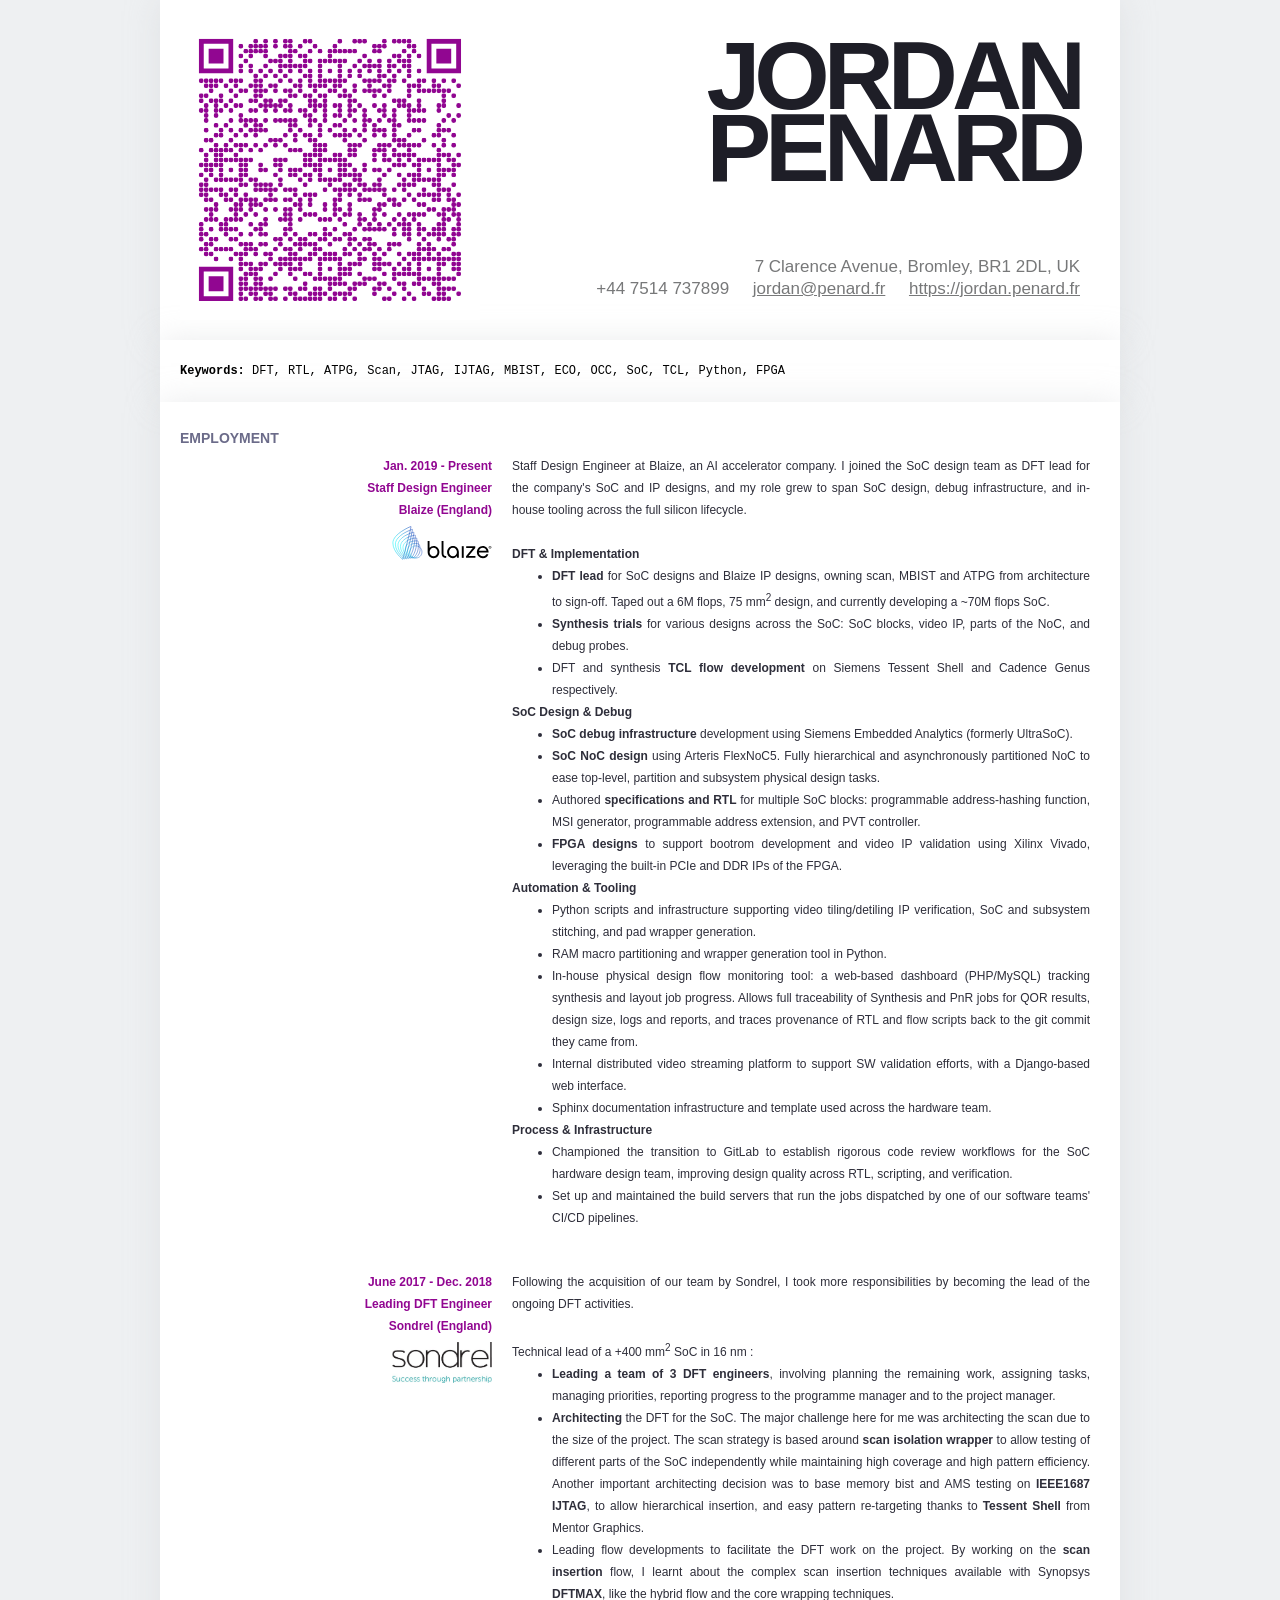
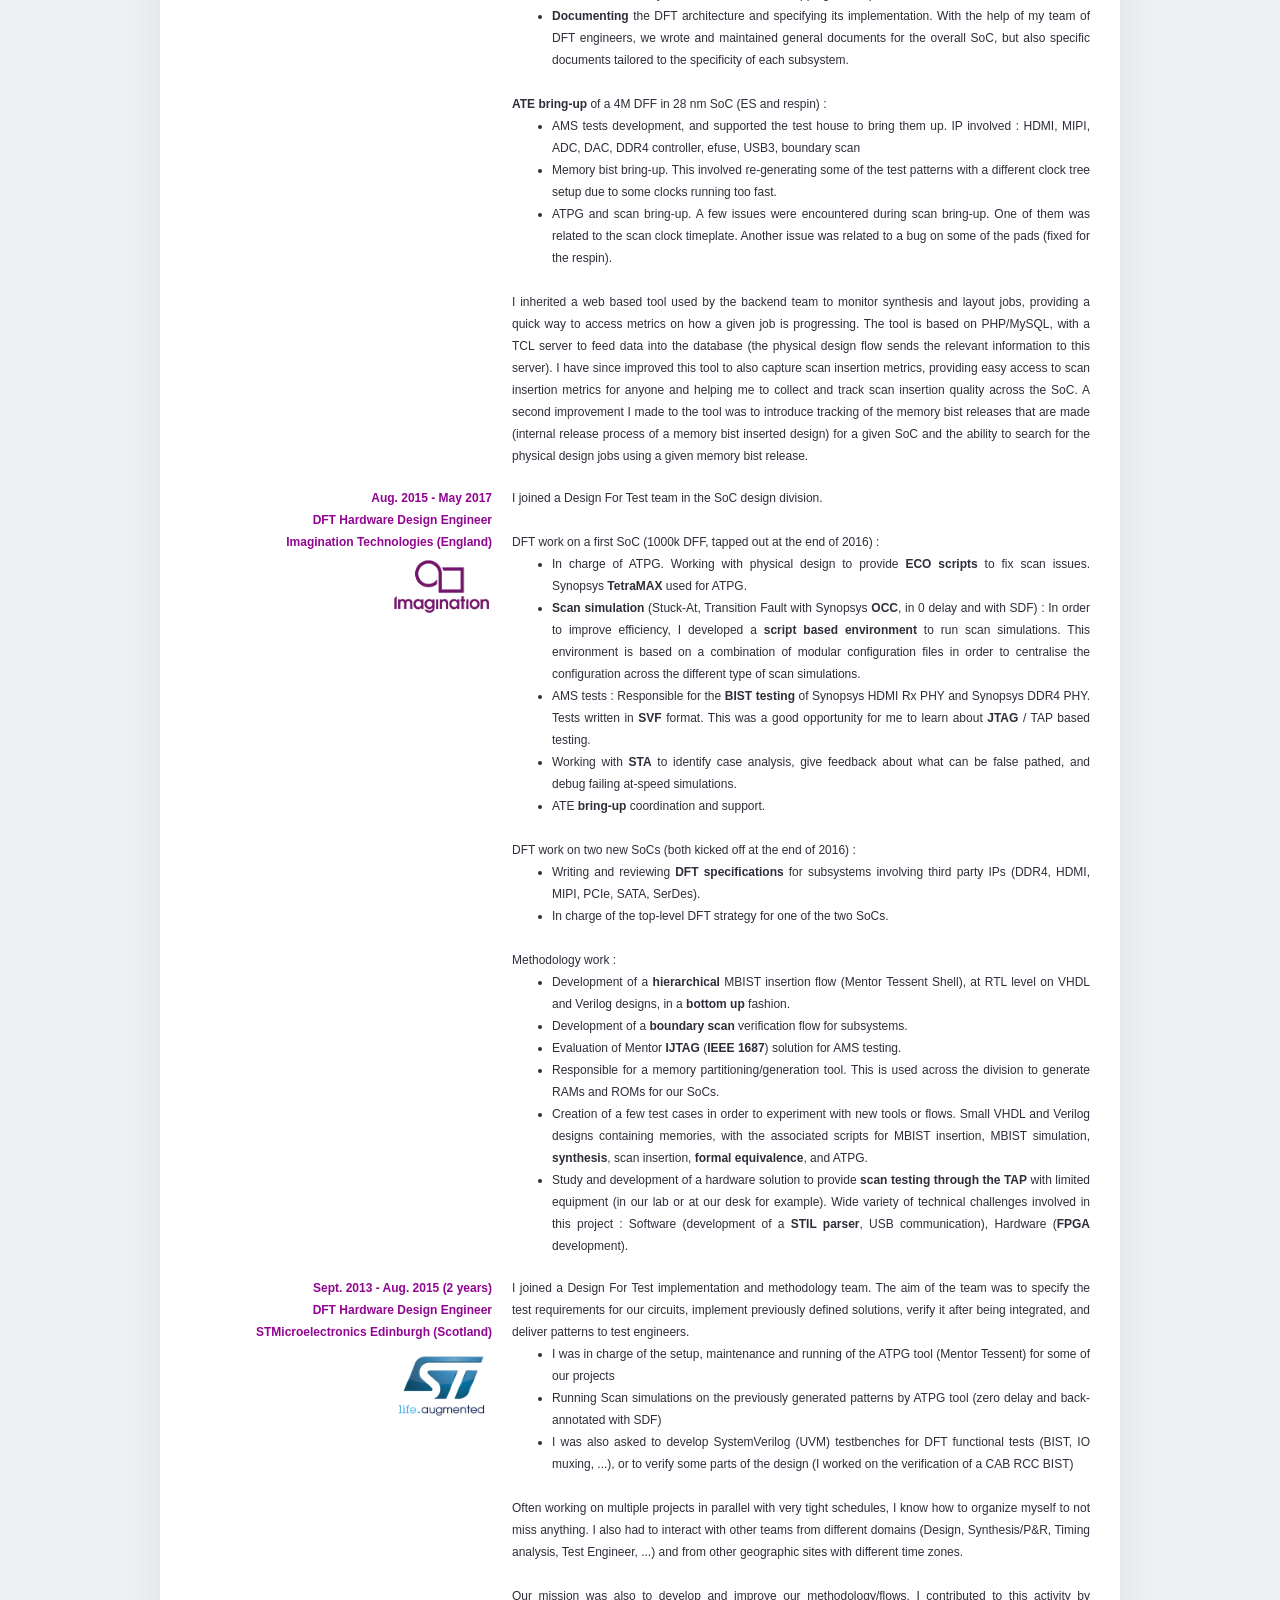
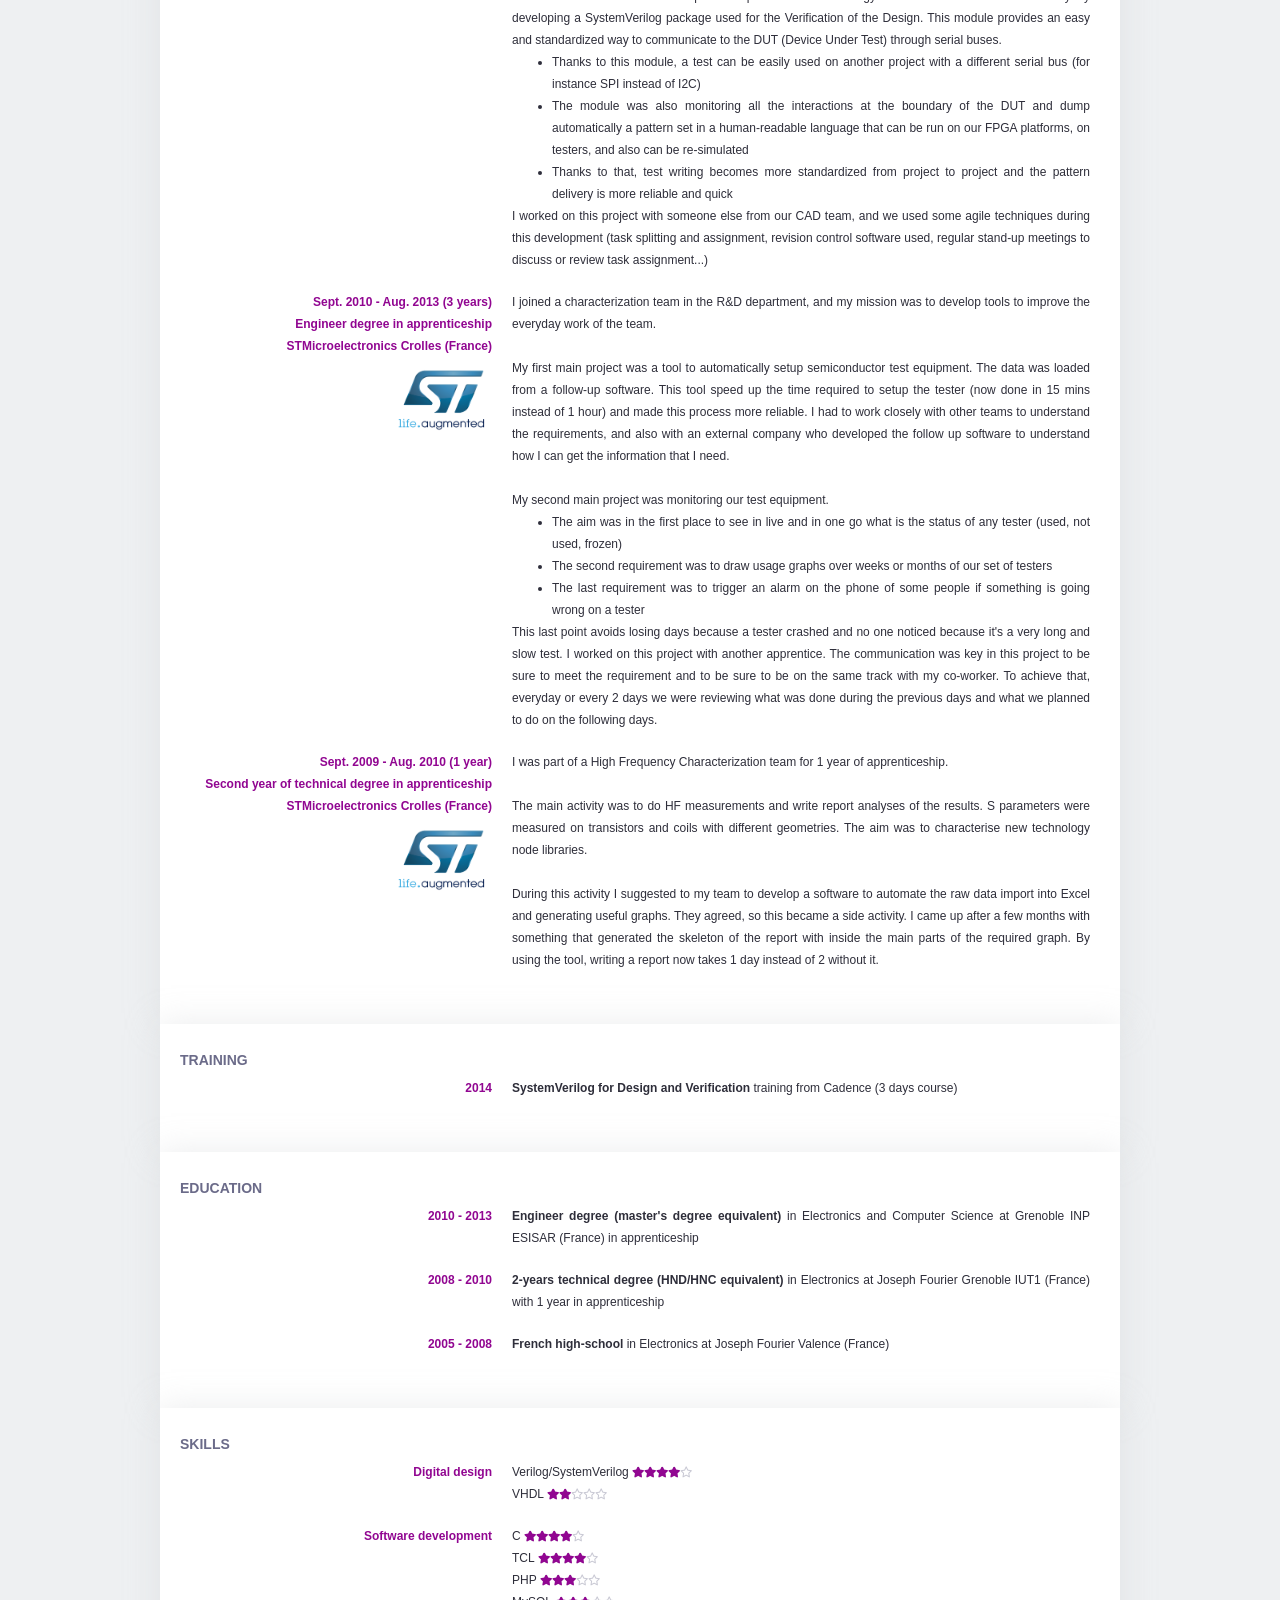
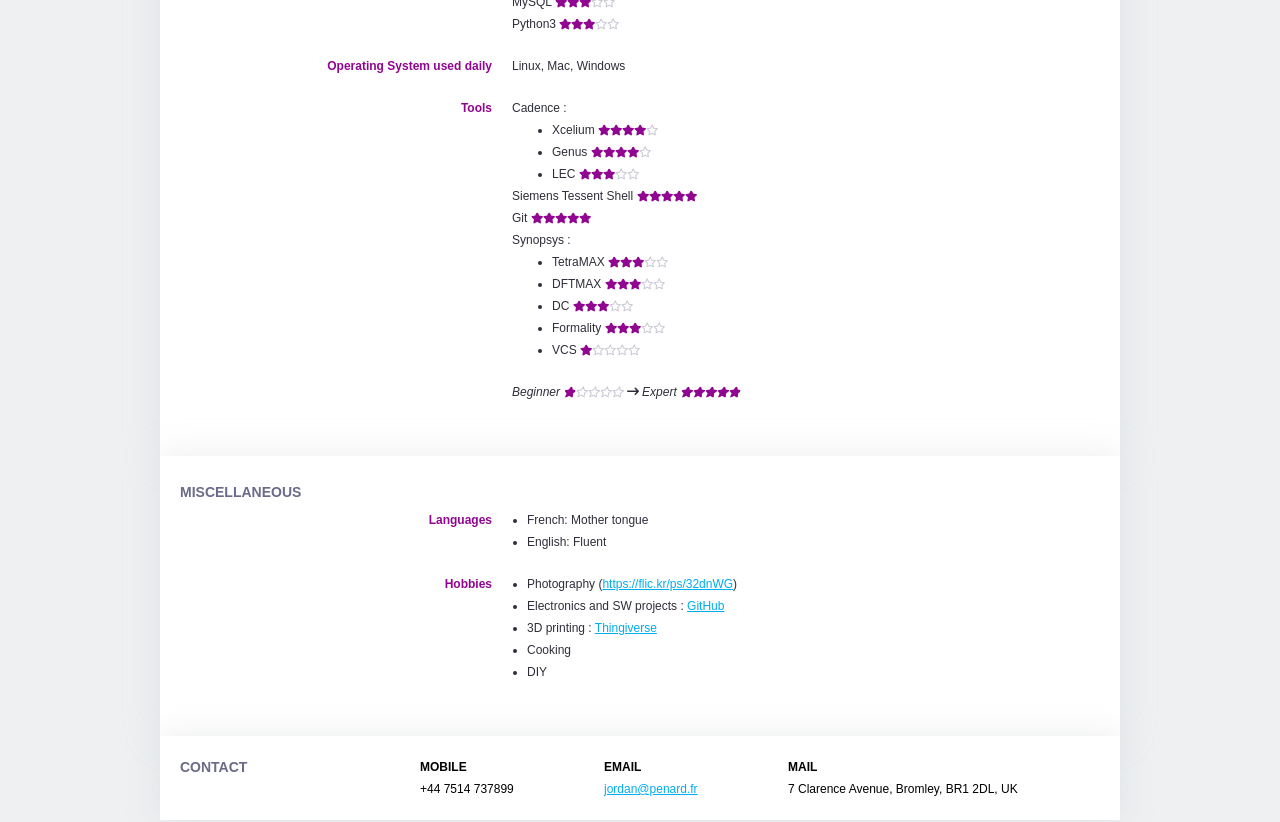
==== html/index.htm @ 47a3e70a "Add infra scripts" ====
<html lang="en" xmlns="http://www.w3.org/1999/xhtml">

<head>
	<meta http-equiv="Content-Type" content="text/html; charset=UTF-8">
	<title>Jordan Penard - CV</title>
	<link rel="stylesheet" type="text/css" href="./layout.css?v=1">
	<link rel="stylesheet" type="text/css" href="./style.css?v=2">
	<link rel="stylesheet" type="text/css" href="https://cdnjs.cloudflare.com/ajax/libs/font-awesome/6.5.2/css/all.min.css">
</head>

<body>
	<div class="theme-row" id="header">
		<div id="qrcode">
			<img src="./qrcode.svg?v=1">
		</div>
		<div id="header-content">
			<div id="header-name">
				Jordan<br>PENARD </div>

			<div id="header-details">
				7 Clarence Avenue, Bromley, BR1 2DL, UK<br>
				+44 7514 737899 &nbsp; &nbsp; <a href="mailto:jordan@penard.fr">jordan@penard.fr</a> &nbsp; &nbsp; <a
					href="https://jordan.penard.fr/">https://jordan.penard.fr</a> </div>
		</div>
	</div>

	<div class="theme-row" id="footer" style="font-family: monospace;">
		<strong>Keywords:</strong> DFT, RTL, ATPG, Scan, JTAG, IJTAG, MBIST, ECO, OCC, SoC, TCL, Python, FPGA
	</div>

	<div class="theme-row">
		<div class="section-name">EMPLOYMENT</div>
		<div class="section-content">

			<div class="section-items">
				<div class="item-title">
					<div>
						Jan. 2019 - Present<br>
						Staff Design Engineer<br>
						Blaize (England)<br>
						<img src="./blaize.svg?v=1" style="width: 100px;margin-top: 5px;">
					</div>
				</div>
				<div class="item-content">
					<div>
						Staff Design Engineer at Blaize, an AI accelerator company. I joined the SoC design team as DFT lead for the company's SoC and IP designs, and my role grew to span SoC design, debug infrastructure, and in-house tooling across the full silicon lifecycle.<br>
						<br>
						<b>DFT &amp; Implementation</b><br>
						<ul>
							<li><b>DFT lead</b> for SoC designs and Blaize IP designs, owning scan, MBIST and ATPG from architecture to sign-off. Taped out a 6M flops, 75 mm<sup>2</sup> design, and currently developing a ~70M flops SoC.</li>
							<li><b>Synthesis trials</b> for various designs across the SoC: SoC blocks, video IP, parts of the NoC, and debug probes.</li>
							<li>DFT and synthesis <b>TCL flow development</b> on Siemens Tessent Shell and Cadence Genus respectively.</li>
						</ul>
						<b>SoC Design &amp; Debug</b><br>
						<ul>
							<li><b>SoC debug infrastructure</b> development using Siemens Embedded Analytics (formerly UltraSoC).</li>
							<li><b>SoC NoC design</b> using Arteris FlexNoC5. Fully hierarchical and asynchronously partitioned NoC to ease top-level, partition and subsystem physical design tasks.</li>
							<li>Authored <b>specifications and RTL</b> for multiple SoC blocks: programmable address-hashing function, MSI generator, programmable address extension, and PVT controller.</li>
							<li><b>FPGA designs</b> to support bootrom development and video IP validation using Xilinx Vivado, leveraging the built-in PCIe and DDR IPs of the FPGA.</li>
						</ul>
						<b>Automation &amp; Tooling</b><br>
						<ul>
							<li>Python scripts and infrastructure supporting video tiling/detiling IP verification, SoC and subsystem stitching, and pad wrapper generation.</li>
							<li>RAM macro partitioning and wrapper generation tool in Python.</li>
							<li>In-house physical design flow monitoring tool: a web-based dashboard (PHP/MySQL) tracking synthesis and layout job progress. Allows full traceability of Synthesis and PnR jobs for QOR results, design size, logs and reports, and traces provenance of RTL and flow scripts back to the git commit they came from.</li>
							<li>Internal distributed video streaming platform to support SW validation efforts, with a Django-based web interface.</li>
							<li>Sphinx documentation infrastructure and template used across the hardware team.</li>
						</ul>
						<b>Process &amp; Infrastructure</b><br>
						<ul>
							<li>Championed the transition to GitLab to establish rigorous code review workflows for the SoC hardware design team, improving design quality across RTL, scripting, and verification.</li>
							<li>Set up and maintained the build servers that run the jobs dispatched by one of our software teams' CI/CD pipelines.</li>
						</ul>
						<br>
					</div>
				</div>
			</div>


			<div class="section-items">
				<div class="item-title">
					<div>
						June 2017 - Dec. 2018<br>
						Leading DFT Engineer<br>
						Sondrel (England)<br>
						<img src="./sondrel.jpg?v=1" style="width: 100px;margin-top: 5px;">
					</div>
				</div>
				<div class="item-content">
					<div>
						Following the acquisition of our team by Sondrel, I took more responsibilities by becoming the lead
						of the ongoing DFT activities.<br>
						<br>
						Technical lead of a +400 mm<sup>2</sup> SoC in 16 nm :<br>
						<ul>
							<li><b>Leading a team of 3 DFT engineers</b>, involving planning the remaining work, assigning tasks,
								managing priorities, reporting progress to the programme manager and to the project
								manager.</li>
							<li><b>Architecting</b> the DFT for the SoC. The major challenge here for me was
								architecting the scan due to the size of the project. The scan strategy is based around
								<b>scan isolation wrapper</b> to allow testing of different parts of the SoC
								independently while maintaining high coverage and high pattern efficiency. Another
								important architecting decision was to base memory bist and AMS testing on <b>IEEE1687
									IJTAG</b>, to allow hierarchical insertion, and easy pattern re-targeting thanks to
								<b>Tessent Shell</b> from Mentor Graphics. </li>
							<li>Leading flow developments to facilitate the DFT work on the project. By working on the
								<b>scan insertion</b> flow, I learnt about the complex scan insertion techniques
								available with Synopsys <b>DFTMAX</b>, like the hybrid flow and the core wrapping
								techniques. </li>
							<li><b>Documenting</b> the DFT architecture and specifying its implementation. With the help
								of my team of DFT engineers, we wrote and maintained general documents for the
								overall SoC, but also specific documents tailored to the specificity of each subsystem.</li>
						</ul><br>
						<b>ATE bring-up</b> of a 4M DFF in 28 nm SoC (ES and respin) :<br>
						<ul>
							<li>AMS tests development, and supported the test house to bring them up. IP involved : HDMI,
								MIPI, ADC, DAC, DDR4 controller, efuse, USB3, boundary scan</li>
							<li>Memory bist bring-up. This involved re-generating some of the test patterns with a
								different clock tree setup due to some clocks running too fast.</li>
							<li>ATPG and scan bring-up. A few issues were encountered during scan bring-up. One of them was
								related to the scan clock timeplate. Another issue was related to a bug on some of the
								pads (fixed for the respin). </li>
						</ul><br>
						I inherited a web based tool used by the backend team to monitor synthesis and layout jobs,
						providing a quick way to access metrics on how a given job is progressing. The tool is based on
						PHP/MySQL, with a TCL server to feed data into the database (the physical design flow sends the
						relevant information to this server). I have since improved this tool to also capture scan
						insertion metrics, providing easy access to scan insertion metrics for anyone and helping me
						to collect and track scan insertion quality across the SoC. A second improvement I made to the
						tool was to introduce tracking of the memory bist releases that are made (internal release
						process of a memory bist inserted design) for a given SoC and the ability to search for the
						physical design jobs using a given memory bist release.
					</div>
				</div>
			</div>



			<div class="section-items">
				<div class="item-title">
					<div>
						Aug. 2015 - May 2017<br>
						DFT Hardware Design Engineer<br>
						Imagination Technologies (England)<br>
						<img src="./imgtec.gif?v=1" style="width: 100px;margin-top: 5px;">
					</div>
				</div>
				<div class="item-content">
					<div>
						I joined a Design For Test team in the SoC design division. <br>
						<br>
						DFT work on a first SoC (1000k DFF, tapped out at the end of 2016) :
						<ul>
							<li>In charge of ATPG. Working with physical design to provide <b>ECO scripts</b> to fix
								scan issues. Synopsys <b>TetraMAX</b> used for ATPG.</li>
							<li><b>Scan simulation</b> (Stuck-At, Transition Fault with Synopsys <b>OCC</b>, in 0 delay
								and with SDF) : In order to improve efficiency, I developed a <b>script based
									environment</b> to run scan simulations. This environment is based on a combination
								of modular configuration files in order to centralise the configuration across the
								different type of scan simulations.</li>
							<li>AMS tests : Responsible for the <b>BIST testing</b> of Synopsys HDMI Rx PHY and Synopsys
								DDR4 PHY. Tests written in <b>SVF</b> format. This was a good opportunity for me to
								learn about <b>JTAG</b> / TAP based testing.</li>
							<li>Working with <b>STA</b> to identify case analysis, give feedback about what can be false
								pathed, and debug failing at-speed simulations.</li>
							<li>ATE <b>bring-up</b> coordination and support.</li>
						</ul>
						<br>
						DFT work on two new SoCs (both kicked off at the end of 2016) :
						<ul>
							<li>Writing and reviewing <b>DFT specifications</b> for subsystems involving third party IPs
								(DDR4, HDMI, MIPI, PCIe, SATA, SerDes).</li>
							<li>In charge of the top-level DFT strategy for one of the two SoCs.</li>
						</ul>
						<br>
						Methodology work :
						<ul>
							<li>Development of a <b>hierarchical</b> MBIST insertion flow (Mentor Tessent Shell), at RTL
								level on VHDL and Verilog designs, in a <b>bottom up</b> fashion.</li>
							<li>Development of a <b>boundary scan</b> verification flow for subsystems.</li>
							<li>Evaluation of Mentor <b>IJTAG</b> (<b>IEEE 1687</b>) solution for AMS testing.</li>
							<li>Responsible for a memory partitioning/generation tool. This is used across the division
								to generate RAMs and ROMs for our SoCs.</li>
							<li>Creation of a few test cases in order to experiment with new tools or flows. Small VHDL and
								Verilog designs containing memories, with the associated scripts for MBIST insertion,
								MBIST simulation, <b>synthesis</b>, scan insertion, <b>formal equivalence</b>, and ATPG.
							</li>
							<li>Study and development of a hardware solution to provide <b>scan testing through the
									TAP</b> with limited equipment (in our lab or at our desk for example). Wide
								variety of technical challenges involved in this project : Software (development of a
								<b>STIL parser</b>, USB communication), Hardware (<b>FPGA</b> development).</li>
						</ul>
					</div>
				</div>
			</div>
			<div class="section-items">
				<div class="item-title">
					<div>
						Sept. 2013 - Aug. 2015 (2 years)<br>
						DFT Hardware Design Engineer<br>
						STMicroelectronics Edinburgh (Scotland)<br>
						<img src="./st.png?v=1" style="width: 100px;margin-top: 5px;">
					</div>
				</div>
				<div class="item-content">
					<div>
						I joined a Design For Test implementation and methodology team. The aim of the team was to specify
						the test requirements for our circuits, implement previously defined solutions, verify it after
						being integrated, and deliver patterns to test engineers.
						<ul>
							<li>I was in charge of the setup, maintenance and running of the ATPG tool (Mentor Tessent) for some of
								our projects</li>
							<li>Running Scan simulations on the previously generated patterns by ATPG tool (zero delay
								and back-annotated with SDF)</li>
							<li>I was also asked to develop SystemVerilog (UVM) testbenches for DFT functional tests
								(BIST, IO muxing, ...), or to verify some parts of the design (I worked on the
								verification of a CAB RCC BIST)</li>
						</ul>
						<br>
						Often working on multiple projects in parallel with very tight schedules, I know how to organize
						myself to not miss anything. I also had to interact with other teams from different domains
						(Design, Synthesis/P&amp;R, Timing analysis, Test Engineer, ...) and from other geographic sites
						with different time zones.<br><br>
						Our mission was also to develop and improve our methodology/flows. I contributed to this
						activity by developing a SystemVerilog package used for the Verification of the Design. This
						module provides an easy and standardized way to communicate to the DUT (Device Under Test)
						through serial buses.
						<ul>
							<li>Thanks to this module, a test can be easily used on another project with a different
								serial bus (for instance SPI instead of I2C)</li>
							<li>The module was also monitoring all the interactions at the boundary of the DUT and dump
								automatically a pattern set in a human-readable language that can be run on our FPGA
								platforms, on testers, and also can be re-simulated</li>
							<li>Thanks to that, test writing becomes more standardized from project to project and the
								pattern delivery is more reliable and quick</li>
						</ul>
						I worked on this project with someone else from our CAD team, and we used some agile techniques
						during this development (task splitting and assignment, revision control software used, regular
						stand-up meetings to discuss or review task assignment...)
					</div>
				</div>
			</div>
			<div class="section-items">
				<div class="item-title">
					<div>
						Sept. 2010 - Aug. 2013 (3 years)<br>
						Engineer degree in apprenticeship<br>
						STMicroelectronics Crolles (France)<br>
						<img src="./st.png?v=1" style="width: 100px;margin-top: 5px;">
					</div>
				</div>
				<div class="item-content">
					<div>
						I joined a characterization team in the R&amp;D department, and my mission was to develop tools to
						improve the everyday work of the team.<br><br>
						My first main project was a tool to automatically setup semiconductor test equipment. The data
						was loaded from a follow-up software. This tool speed up the time required to setup the tester
						(now done in 15 mins instead of 1 hour) and made this process more reliable. I had to work closely
						with other teams to understand the requirements, and also with an external company who developed
						the follow up software to understand how I can get the information that I need.<br><br>
						My second main project was monitoring our test equipment.
						<ul>
							<li>The aim was in the first place to see in live and in one go what is the status of any
								tester (used, not used, frozen)</li>
							<li>The second requirement was to draw usage graphs over weeks or months of our set of testers
							</li>
							<li>The last requirement was to trigger an alarm on the phone of some people if something is
								going wrong on a tester</li>
						</ul>
						This last point avoids losing days because a tester crashed and no one noticed because it's a
						very long and slow test. I worked on this project with another apprentice. The communication
						was key in this project to be sure to meet the requirement and to be sure to be on the same
						track with my co-worker. To achieve that, everyday or every 2 days we were reviewing what was
						done during the previous days and what we planned to do on the following days.
					</div>
				</div>
			</div>
			<div class="section-items">
				<div class="item-title">
					<div>
						Sept. 2009 - Aug. 2010 (1 year)<br>
						Second year of technical degree
						in apprenticeship<br>
						STMicroelectronics Crolles (France)<br>
						<img src="./st.png?v=1" style="width: 100px;margin-top: 5px;">
					</div>
				</div>
				<div class="item-content">
					<div>
						I was part of a High Frequency Characterization team for 1 year of apprenticeship.<br><br>
						The main activity was to do HF measurements and write report analyses of the results. S parameters
						were measured on transistors and coils with different geometries. The aim was to characterise new
						technology node libraries.<br><br>
						During this activity I suggested to my team to develop a software to automate the raw data
						import into Excel and generating useful graphs. They agreed, so this became a side activity. I
						came up after a few months with something that generated the skeleton of the report with inside the
						main parts of the required graph. By using the tool, writing a report now takes 1 day instead of
						2 without it. </div>
				</div>
			</div>
		</div>

	</div>
	<div class="theme-row">
		<div class="section-name">TRAINING</div>
		<div class="section-content">
			<div class="section-items">
				<div class="item-title">
					<div>
						2014 </div>
				</div>
				<div class="item-content">
					<div>
						<b>SystemVerilog for Design and Verification</b> training from Cadence (3 days course)
					</div>
				</div>
			</div>
		</div>

	</div>
	<div class="theme-row">
		<div class="section-name">EDUCATION</div>
		<div class="section-content">
			<div class="section-items">
				<div class="item-title">
					<div>
						2010 - 2013 </div>
				</div>
				<div class="item-content">
					<div>
						<b>Engineer degree (master's degree equivalent)</b> in Electronics and Computer Science at
						Grenoble INP ESISAR (France) in apprenticeship
					</div>
				</div>
			</div>
			<div class="section-items">
				<div class="item-title">
					<div>
						2008 - 2010 </div>
				</div>
				<div class="item-content">
					<div>
						<b>2-years technical degree (HND/HNC equivalent)</b> in Electronics at Joseph Fourier Grenoble
						IUT1 (France) with 1 year in apprenticeship
					</div>
				</div>
			</div>
			<div class="section-items">
				<div class="item-title">
					<div>
						2005 - 2008 </div>
				</div>
				<div class="item-content">
					<div>
						<b>French high-school</b> in Electronics at Joseph Fourier Valence (France)
					</div>
				</div>
			</div>
		</div>

	</div>
	<div class="theme-row">
		<div class="section-name">SKILLS</div>
		<div class="section-content">
			<div class="section-items">
				<div class="item-title">
					<div>
						Digital design </div>
				</div>
				<div class="item-content">
					<div>
						Verilog/SystemVerilog <span class="stars" title="4/5" style="--stars:80%"></span></br>
						VHDL <span class="stars" title="2/5" style="--stars:40%"></span>
					</div>
				</div>
			</div>
			<div class="section-items">
				<div class="item-title">
					<div>
						Software development </div>
				</div>
				<div class="item-content">
					<div>
						C <span class="stars" title="4/5" style="--stars:80%"></span></br>
						TCL <span class="stars" title="4/5" style="--stars:80%"></span></br>
						PHP <span class="stars" title="3/5" style="--stars:60%"></span></br>
						MySQL <span class="stars" title="3/5" style="--stars:60%"></span></br>
						Python3 <span class="stars" title="3/5" style="--stars:60%"></span>
					</div>
				</div>
			</div>
			<div class="section-items">
				<div class="item-title">
					<div>
						Operating System used daily </div>
				</div>
				<div class="item-content">
					<div>
						Linux, Mac, Windows </div>
				</div>
			</div>
			<div class="section-items">
				<div class="item-title">
					<div>
						Tools </div>
				</div>
				<div class="item-content">
					<div>
						Cadence :
						<ul>
							<li>Xcelium <span class="stars" title="4/5" style="--stars:80%"></span></li>
							<li>Genus <span class="stars" title="4/5" style="--stars:80%"></span></li>
							<li>LEC <span class="stars" title="3/5" style="--stars:60%"></span></li>
						</ul>
						Siemens Tessent Shell <span class="stars" title="5/5" style="--stars:100%"></span><br>
						Git <span class="stars" title="5/5" style="--stars:100%"></span><br>
						Synopsys :
						<ul>
							<li>TetraMAX <span class="stars" title="3/5" style="--stars:60%"></span></li>
							<li>DFTMAX <span class="stars" title="3/5" style="--stars:60%"></span></li>
							<li>DC <span class="stars" title="3/5" style="--stars:60%"></span></li>
							<li>Formality <span class="stars" title="3/5" style="--stars:60%"></span></li>
							<li>VCS <span class="stars" title="1/5" style="--stars:20%"></span></li>
						</ul>
					</div>
				</div>
			</div>
			<div class="section-items">
				<div class="item-title">
					<div>
						&nbsp; </div>
				</div>
				<div class="item-content">
					<div>
						<i>Beginner <span class="stars" title="1/5" style="--stars:20%"></span> <i class="fa-solid fa-arrow-right-long"></i> Expert <span class="stars" title="5/5" style="--stars:100%"></span></i>
					</div>
				</div>
			</div>
		</div>

	</div>
	<div class="theme-row">
		<div class="section-name">MISCELLANEOUS</div>
		<div class="section-content">
			<div class="section-items">
				<div class="item-title">
					<div>
						Languages </div>
				</div>
				<div class="item-content">
					<div>
						<ul style="padding-left: 15px;">
							<li>French: Mother tongue</li>
							<li>English: Fluent</li>
						</ul>
					</div>
				</div>
			</div>
			<div class="section-items">
				<div class="item-title">
					<div>
						Hobbies </div>
				</div>
				<div class="item-content">
					<div>
						<ul style="padding-left: 15px;">
							<li>Photography (<a href="https://flic.kr/ps/32dnWG"
									target="_blank">https://flic.kr/ps/32dnWG</a>)</li>
							<li>Electronics and SW projects : <a href="https://github.com/jordanpenard?tab=repositories"
										target="_blank">GitHub</a></li>
							<li>3D printing : <a href="https://www.thingiverse.com/Xantra38/designs"
										target="_blank">Thingiverse</a></li>
							<li>Cooking</li>
							<li>DIY</li>
						</ul>
					</div>
				</div>
			</div>
		</div>

	</div>

	<div class="theme-row" id="contact">
		<div class="section-name">Contact</div>
		<div id="contact-tel" class="contact-details">
			<div>
				<strong>MOBILE</strong><br>
				+44 7514 737899
			</div>
		</div>
		<div id="contact-email" class="contact-details">
			<div>
				<strong>EMAIL</strong><br>
				<a href="mailto:jordan@penard.fr">jordan@penard.fr</a>
			</div>
		</div>
		<div id="contact-mail" class="contact-details">
			<div>
				<strong>MAIL</strong><br>
				7 Clarence Avenue, Bromley, BR1 2DL, UK
			</div>
		</div>
	</div>


</body>

</html>
---- html/layout.css ----
body {
	margin: 0;
	padding: 0;
	background: #eef0f2;
	background: rgba(238,240,242,1);
}

.theme-row {
	width: 920px;
	margin: 0 auto;
	padding: 0px 20px 33px 20px;
	
	background: #ffffff;
	background: rgba(255,255,255,1.00);

	box-shadow: 0px 0px 32px 0px rgba(199,200,202,0.35);
	-moz-box-shadow: 0px 0px 32px 0px rgba(199,200,202,0.35);
	-webkit-box-shadow: 0px 0px 32px 0px rgba(199,200,202,0.35);
}

/* This is used to take into account the high of the inside divs (remove the effect of the float about the hight) */
.theme-row:after, .section-items:after, #header:after, #contact:after {
	content: ".";
	display: block;
	height: 0;
	clear: both;
	font-size:1px;
	visibility: hidden;
}

.section-name {
	margin: 25px 0px 6px 0px;
}

.section-name, .section-content {
	float: left;
	width: 100%;
}

.section-items {
	width: 100%;
	margin-bottom: 20px;
}

.item-title, .item-content {
	float: left;
}

.item-title div, .item-content div {
	padding: 0 10px;
}

.item-title {
	width: 35%;
	text-align: right;
}

.item-content {
	width: 65%;
	text-align: justify;
}

#header {
	height: 300px;
}

#header, #footer, #contact {
	padding: 20px;
}

#header-content, #qrcode {
	float: left;
	width: 300px;
}

#header-content {
	width: 580px;
	height: 260px;
	margin: 20px;
	
	text-align: right;
	position: relative;
}

#header-details {
	position: absolute;
	bottom: 0px;
	right: 0px;
}

.contact-details {
	float: left;
}

.contact-details div {
	margin: 0px 10px;
}

#contact .section-name {
	width: 25%;
	margin-top: 0px;
}

#contact-tel {
	width: 20%;
}

#contact-email {
	width: 20%;
}

#contact-mail {
	width: 35%;
}
---- html/style.css ----
body {
	font-family: "Helvetica Neue",Tahoma,Helvetica,Arial,sans-serif;
	font-size: 12px;
	line-height: 22px;
}

.section-name, .item-title {
	font-weight: bold;
}

.section-name {
	font-size: 14px;
	color: #6b6b89;
	text-transform: uppercase;
}

.item-title {
	color: rgb(145, 6, 145);
}

.item-content {
	color: #2e2e3a;
}

#header-name {
	font-size: 97px;
	color: #1e1e27;
	font-weight: bold;
	letter-spacing: -6px;
	text-transform: uppercase;
	line-height: 72px;
}

#header-details {
	font-size: 17px;
	color: #777879;
	font-weight: 200;
}

#header-details a {
	color: #777879 !important;
}

.contact-details a, .item-content a {
	color: #00adf1 !important;
}

ul {
	margin: 0px;
}

/* Skill rating stars (Font Awesome) */
.stars {
	position: relative;
	display: inline-block;
	font-family: "Font Awesome 6 Free";
	font-size: 11px;
	line-height: 1;
	vertical-align: middle;
	color: #c9c9d4;	/* empty stars */
}
.stars::before {
	content: "\f005\f005\f005\f005\f005";
}
.stars::after {
	content: "\f005\f005\f005\f005\f005";
	font-weight: 900;
	color: #910691;	/* filled stars - brand purple */
	position: absolute;
	top: 0;
	left: 0;
	width: var(--stars);
	overflow: hidden;
	white-space: nowrap;
}
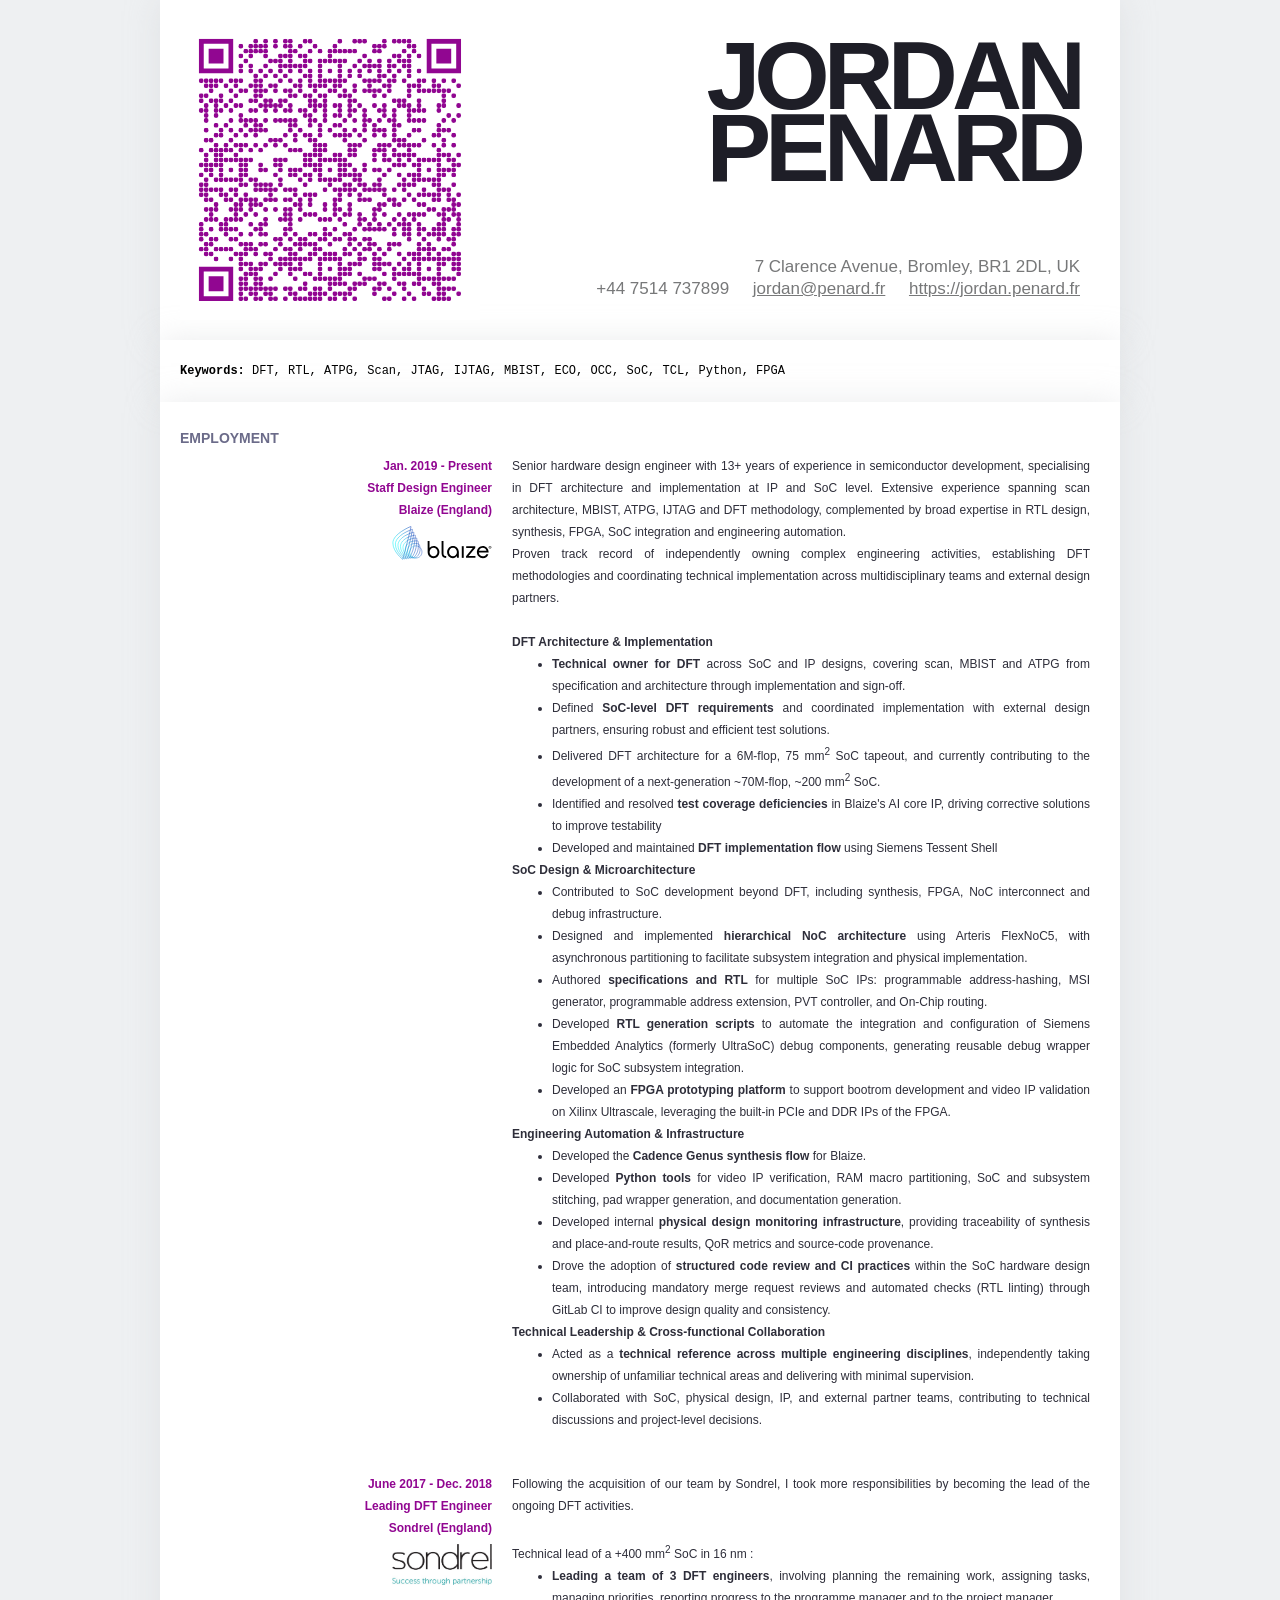
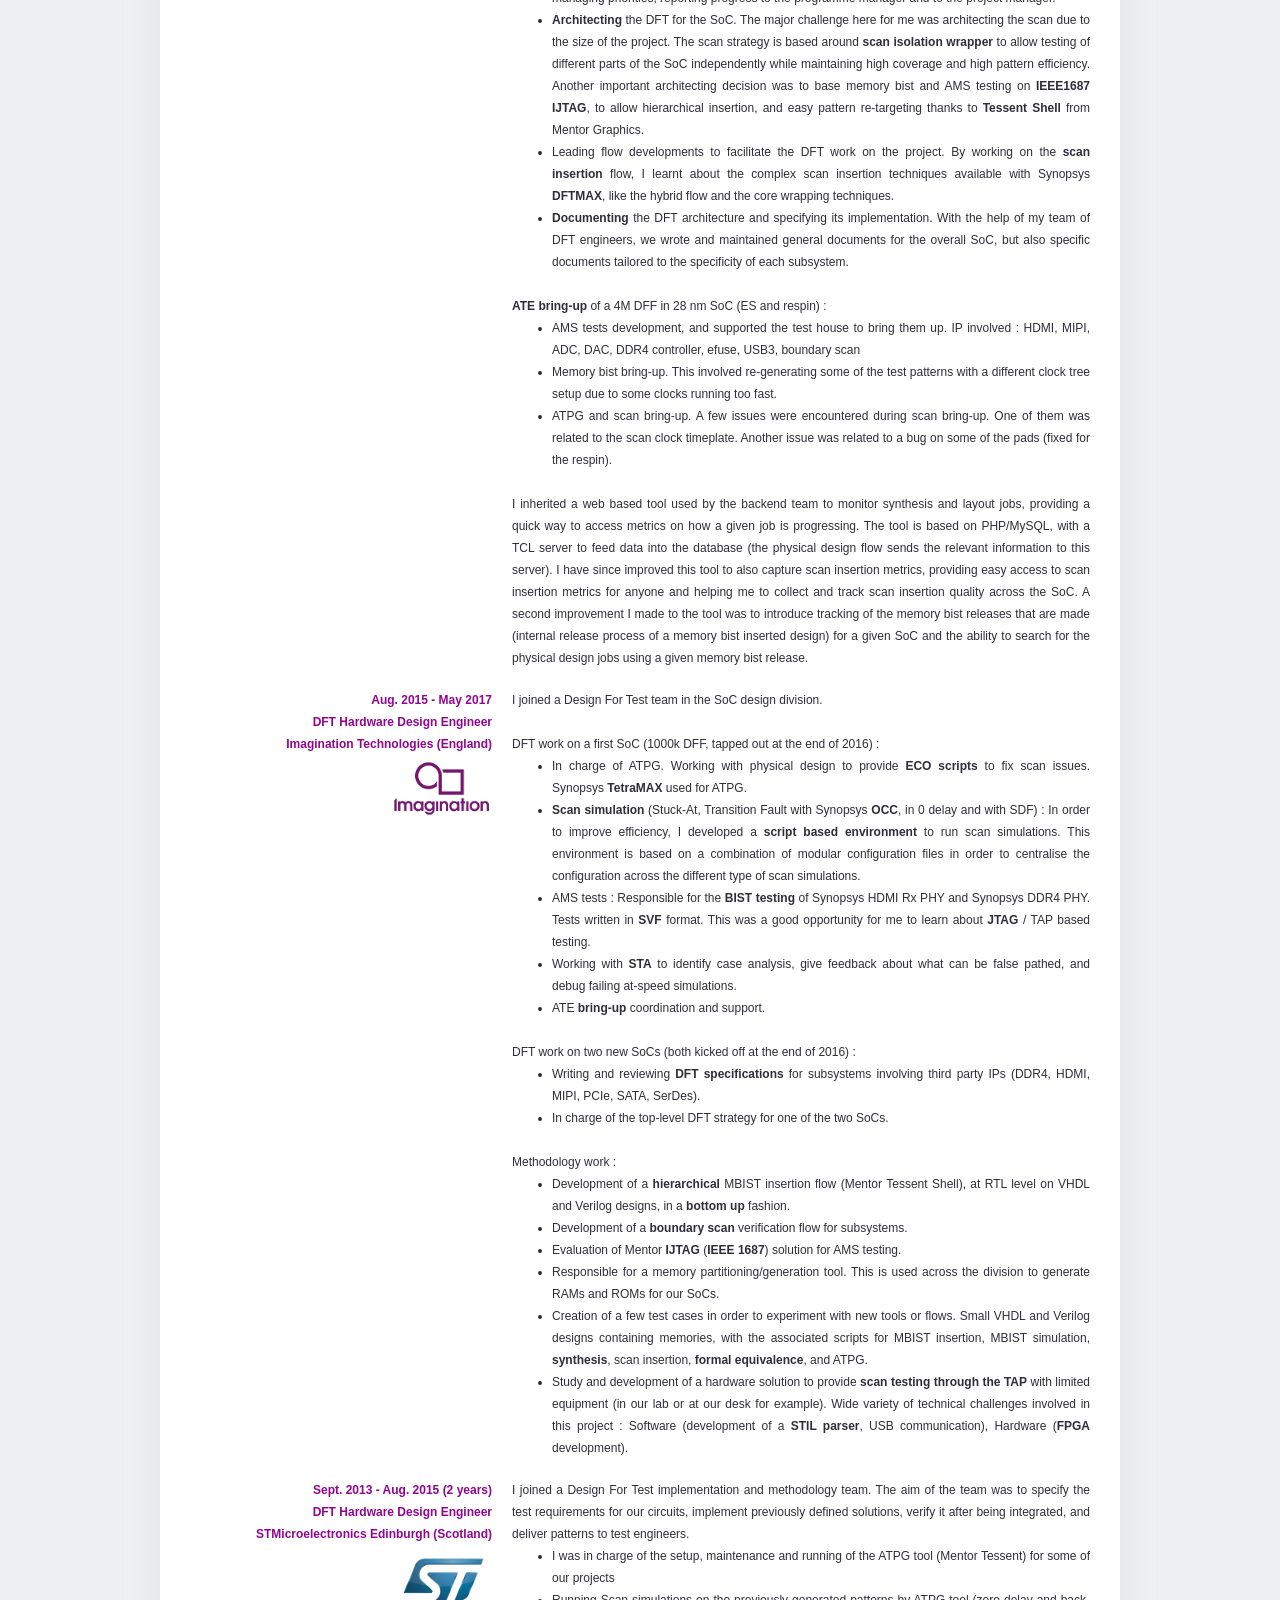
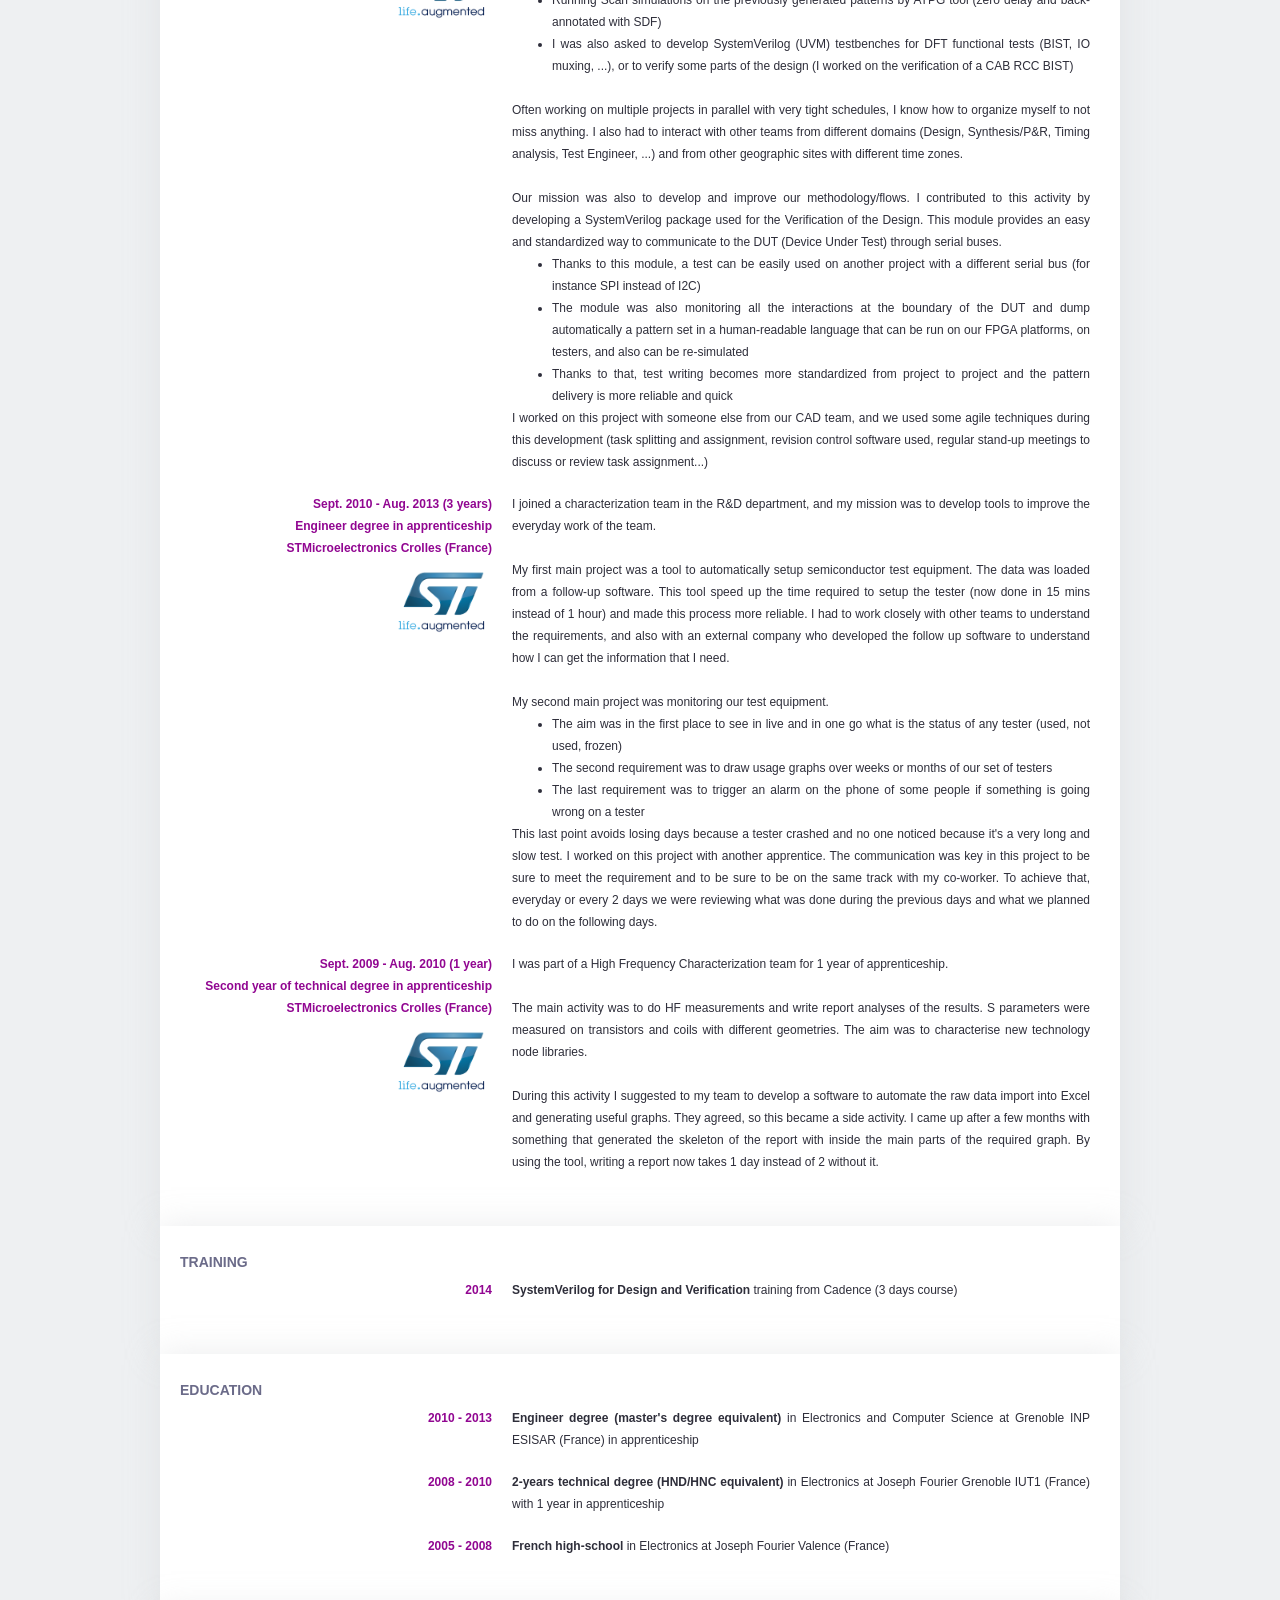
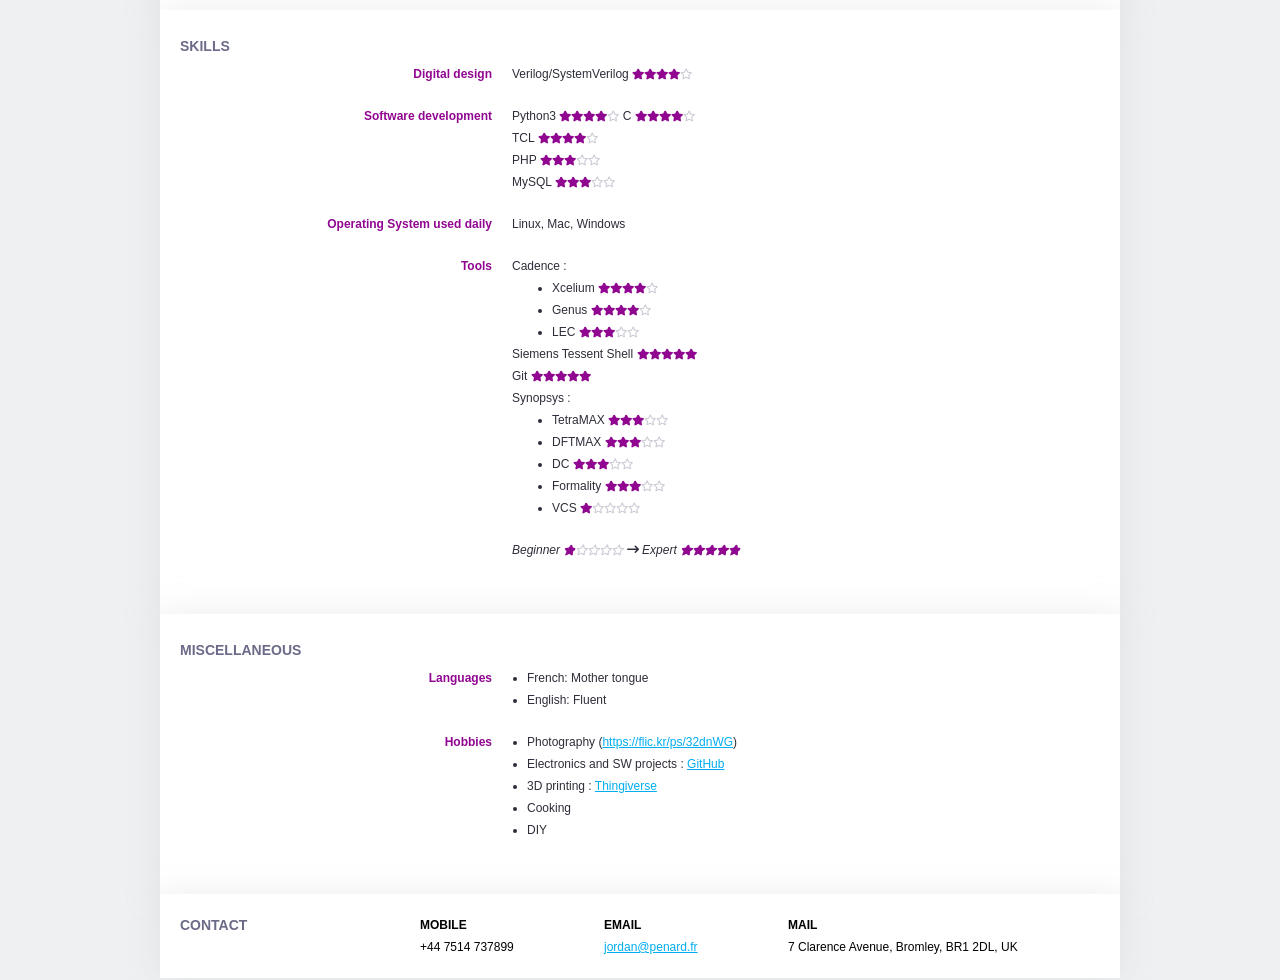
==== commit 66256b9e: "November 2026 updates" ====
--- a/html/index.htm
+++ b/html/index.htm
@@ -43,33 +43,53 @@
 				</div>
 				<div class="item-content">
 					<div>
-						Staff Design Engineer at Blaize, an AI accelerator company. I joined the SoC design team as DFT lead for the company's SoC and IP designs, and my role grew to span SoC design, debug infrastructure, and in-house tooling across the full silicon lifecycle.<br>
-						<br>
-						<b>DFT &amp; Implementation</b><br>
-						<ul>
-							<li><b>DFT lead</b> for SoC designs and Blaize IP designs, owning scan, MBIST and ATPG from architecture to sign-off. Taped out a 6M flops, 75 mm<sup>2</sup> design, and currently developing a ~70M flops SoC.</li>
-							<li><b>Synthesis trials</b> for various designs across the SoC: SoC blocks, video IP, parts of the NoC, and debug probes.</li>
-							<li>DFT and synthesis <b>TCL flow development</b> on Siemens Tessent Shell and Cadence Genus respectively.</li>
-						</ul>
-						<b>SoC Design &amp; Debug</b><br>
-						<ul>
-							<li><b>SoC debug infrastructure</b> development using Siemens Embedded Analytics (formerly UltraSoC).</li>
-							<li><b>SoC NoC design</b> using Arteris FlexNoC5. Fully hierarchical and asynchronously partitioned NoC to ease top-level, partition and subsystem physical design tasks.</li>
-							<li>Authored <b>specifications and RTL</b> for multiple SoC blocks: programmable address-hashing function, MSI generator, programmable address extension, and PVT controller.</li>
-							<li><b>FPGA designs</b> to support bootrom development and video IP validation using Xilinx Vivado, leveraging the built-in PCIe and DDR IPs of the FPGA.</li>
-						</ul>
-						<b>Automation &amp; Tooling</b><br>
-						<ul>
-							<li>Python scripts and infrastructure supporting video tiling/detiling IP verification, SoC and subsystem stitching, and pad wrapper generation.</li>
-							<li>RAM macro partitioning and wrapper generation tool in Python.</li>
-							<li>In-house physical design flow monitoring tool: a web-based dashboard (PHP/MySQL) tracking synthesis and layout job progress. Allows full traceability of Synthesis and PnR jobs for QOR results, design size, logs and reports, and traces provenance of RTL and flow scripts back to the git commit they came from.</li>
-							<li>Internal distributed video streaming platform to support SW validation efforts, with a Django-based web interface.</li>
-							<li>Sphinx documentation infrastructure and template used across the hardware team.</li>
-						</ul>
-						<b>Process &amp; Infrastructure</b><br>
-						<ul>
-							<li>Championed the transition to GitLab to establish rigorous code review workflows for the SoC hardware design team, improving design quality across RTL, scripting, and verification.</li>
-							<li>Set up and maintained the build servers that run the jobs dispatched by one of our software teams' CI/CD pipelines.</li>
+						Senior hardware design engineer with 13+ years of experience in semiconductor development, specialising in DFT
+						architecture and implementation at IP and SoC level. Extensive experience spanning scan architecture, MBIST, ATPG, IJTAG and
+						DFT methodology, complemented by broad expertise in RTL design, synthesis, FPGA, SoC integration and engineering automation.<br>
+						Proven track record of independently owning complex engineering activities, establishing DFT methodologies and coordinating
+						technical implementation across multidisciplinary teams and external design partners.<br>
+						<br>
+						<b>DFT Architecture &amp; Implementation</b><br>
+						<ul>
+							<li><b>Technical owner for DFT</b> across SoC and IP designs, covering scan, MBIST and ATPG from specification and
+								architecture through implementation and sign-off.</li>
+							<li>Defined <b>SoC-level DFT requirements</b> and coordinated implementation with external design partners, ensuring robust
+								and efficient test solutions.</li>
+							<li>Delivered DFT architecture for a 6M-flop, 75 mm<sup>2</sup> SoC tapeout, and currently contributing
+								to the development of a next-generation ~70M-flop, ~200 mm<sup>2</sup> SoC.</li>
+							<li>Identified and resolved <b>test coverage deficiencies</b> in Blaize's AI core IP, driving corrective solutions to
+								improve testability</li>
+							<li>Developed and maintained <b>DFT implementation flow</b> using Siemens Tessent Shell</li>
+						</ul>
+						<b>SoC Design &amp; Microarchitecture</b><br>
+						<ul>
+							<li>Contributed to SoC development beyond DFT, including synthesis, FPGA, NoC interconnect and debug infrastructure.</li>
+							<li>Designed and implemented <b>hierarchical NoC architecture</b> using Arteris FlexNoC5, with asynchronous partitioning
+								to facilitate subsystem integration and physical implementation.</li>
+							<li>Authored <b>specifications and RTL</b> for multiple SoC IPs: programmable address-hashing, MSI generator, 
+								programmable address extension, PVT controller, and On-Chip routing.</li>
+							<li>Developed <b>RTL generation scripts</b> to automate the integration and configuration of Siemens Embedded Analytics
+								(formerly UltraSoC) debug components, generating reusable debug wrapper logic for SoC subsystem integration.</li>
+							<li>Developed an <b>FPGA prototyping platform</b> to support bootrom development and video IP validation on Xilinx Ultrascale, 
+								leveraging the built-in PCIe and DDR IPs of the FPGA.</li>
+						</ul>
+						<b>Engineering Automation &amp; Infrastructure</b><br>
+						<ul>
+							<li>Developed the <b>Cadence Genus synthesis flow</b> for Blaize.</li>
+							<li>Developed <b>Python tools</b> for video IP verification, RAM macro partitioning, SoC and subsystem stitching, 
+								pad wrapper generation, and documentation generation.</li>
+							<li>Developed internal <b>physical design monitoring infrastructure</b>, providing traceability of synthesis and 
+								place-and-route results, QoR metrics and source-code provenance.</li>
+							<li>Drove the adoption of <b>structured code review and CI practices</b> within the SoC hardware design team,
+								introducing mandatory merge request reviews and automated checks (RTL linting) through GitLab CI to improve design
+								quality and consistency.</li>
+						</ul>
+						<b>Technical Leadership &amp; Cross-functional Collaboration</b><br>
+						<ul>
+							<li>Acted as a <b>technical reference across multiple engineering disciplines</b>, independently taking ownership of
+								unfamiliar technical areas and delivering with minimal supervision.</li>
+							<li>Collaborated with SoC, physical design, IP, and external partner teams, contributing to technical discussions and
+								project-level decisions.</li>
 						</ul>
 						<br>
 					</div>
@@ -370,7 +390,6 @@
 				<div class="item-content">
 					<div>
 						Verilog/SystemVerilog <span class="stars" title="4/5" style="--stars:80%"></span></br>
-						VHDL <span class="stars" title="2/5" style="--stars:40%"></span>
 					</div>
 				</div>
 			</div>
@@ -381,11 +400,11 @@
 				</div>
 				<div class="item-content">
 					<div>
+						Python3 <span class="stars" title="4/5" style="--stars:80%"></span>
 						C <span class="stars" title="4/5" style="--stars:80%"></span></br>
 						TCL <span class="stars" title="4/5" style="--stars:80%"></span></br>
 						PHP <span class="stars" title="3/5" style="--stars:60%"></span></br>
 						MySQL <span class="stars" title="3/5" style="--stars:60%"></span></br>
-						Python3 <span class="stars" title="3/5" style="--stars:60%"></span>
 					</div>
 				</div>
 			</div>
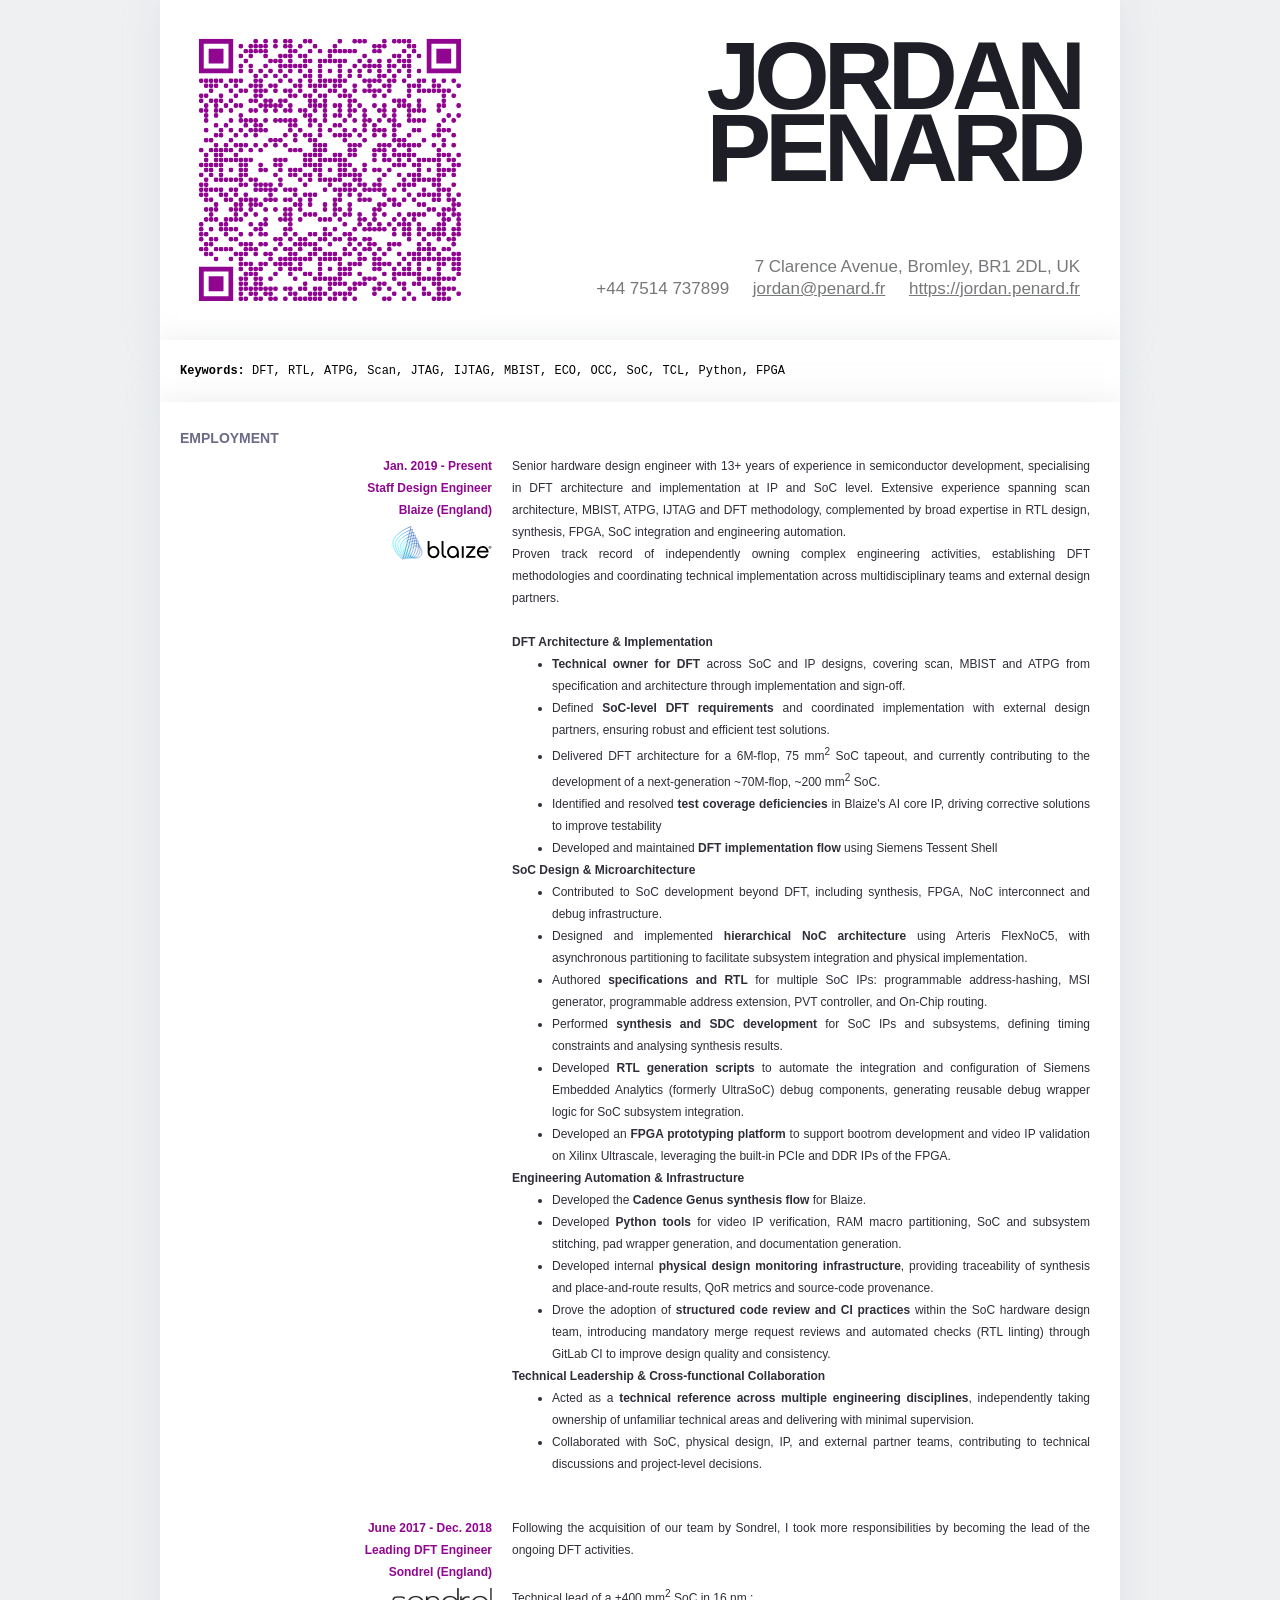
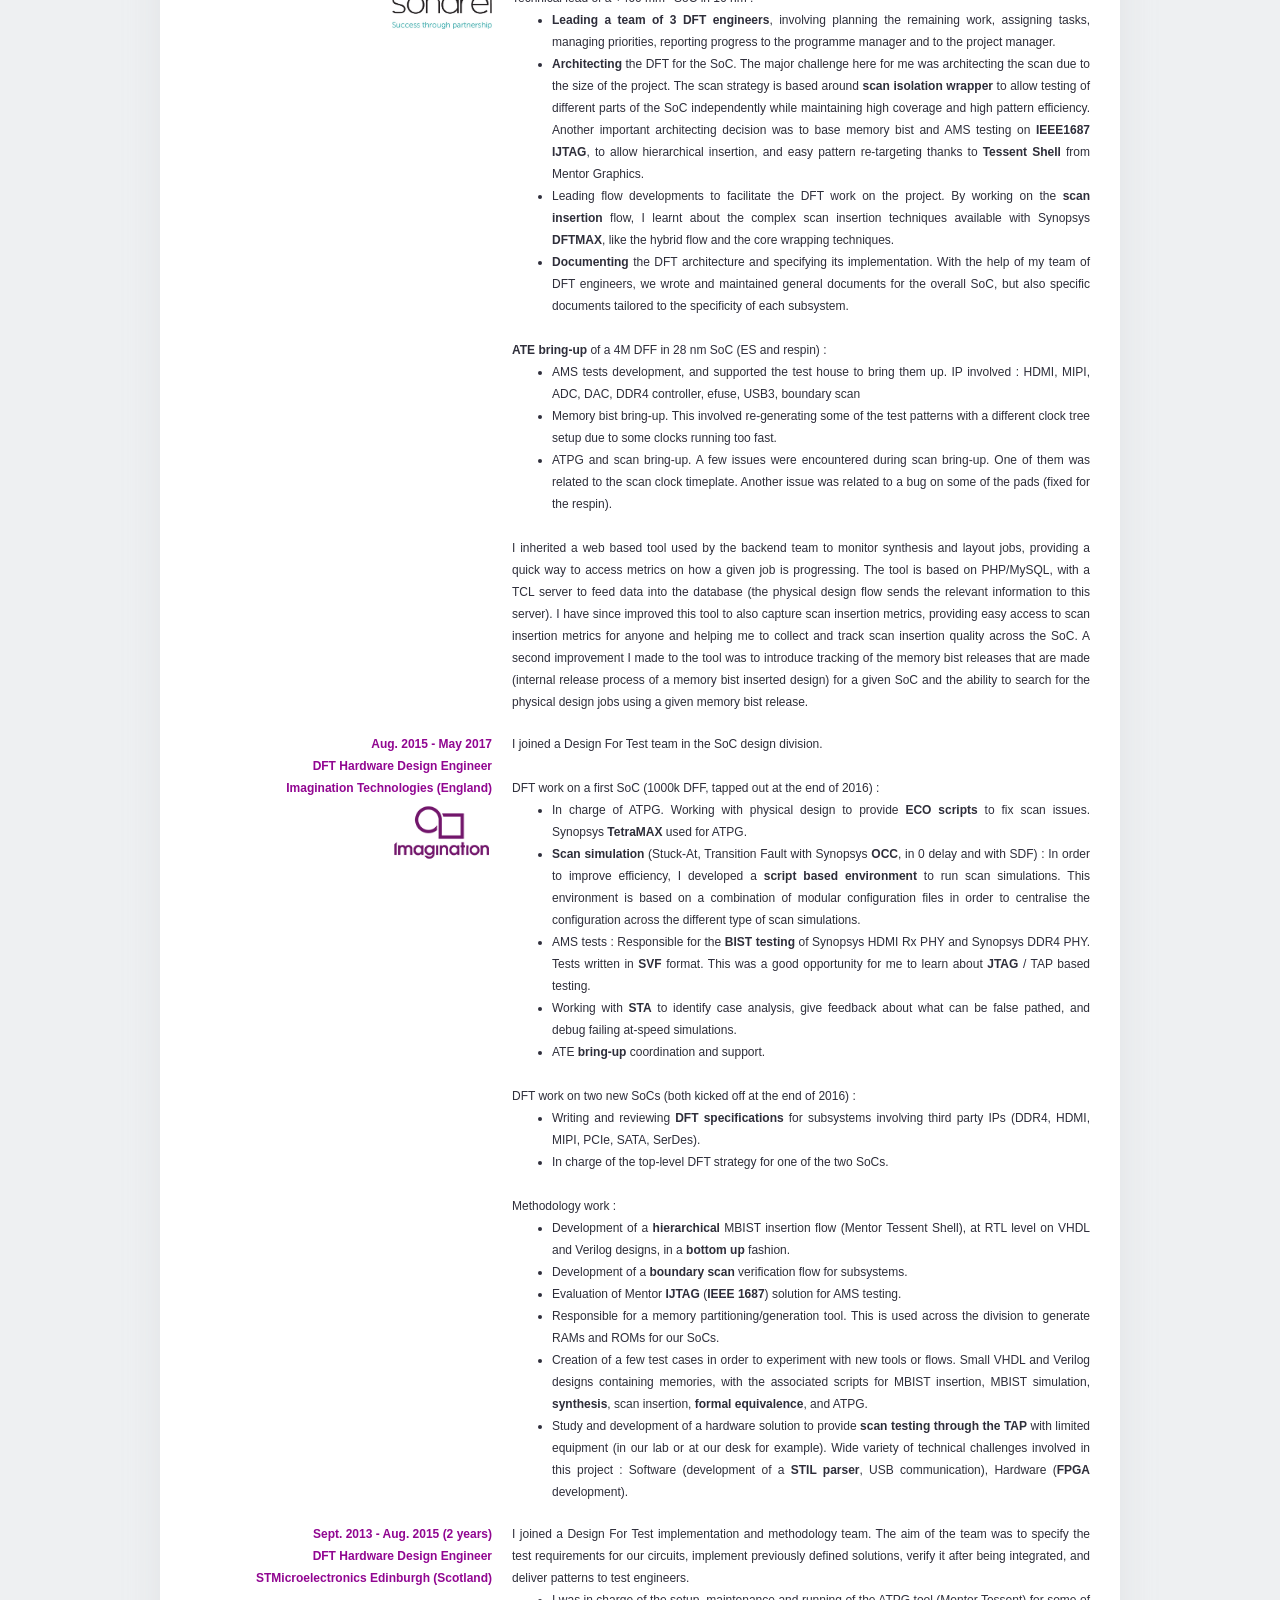
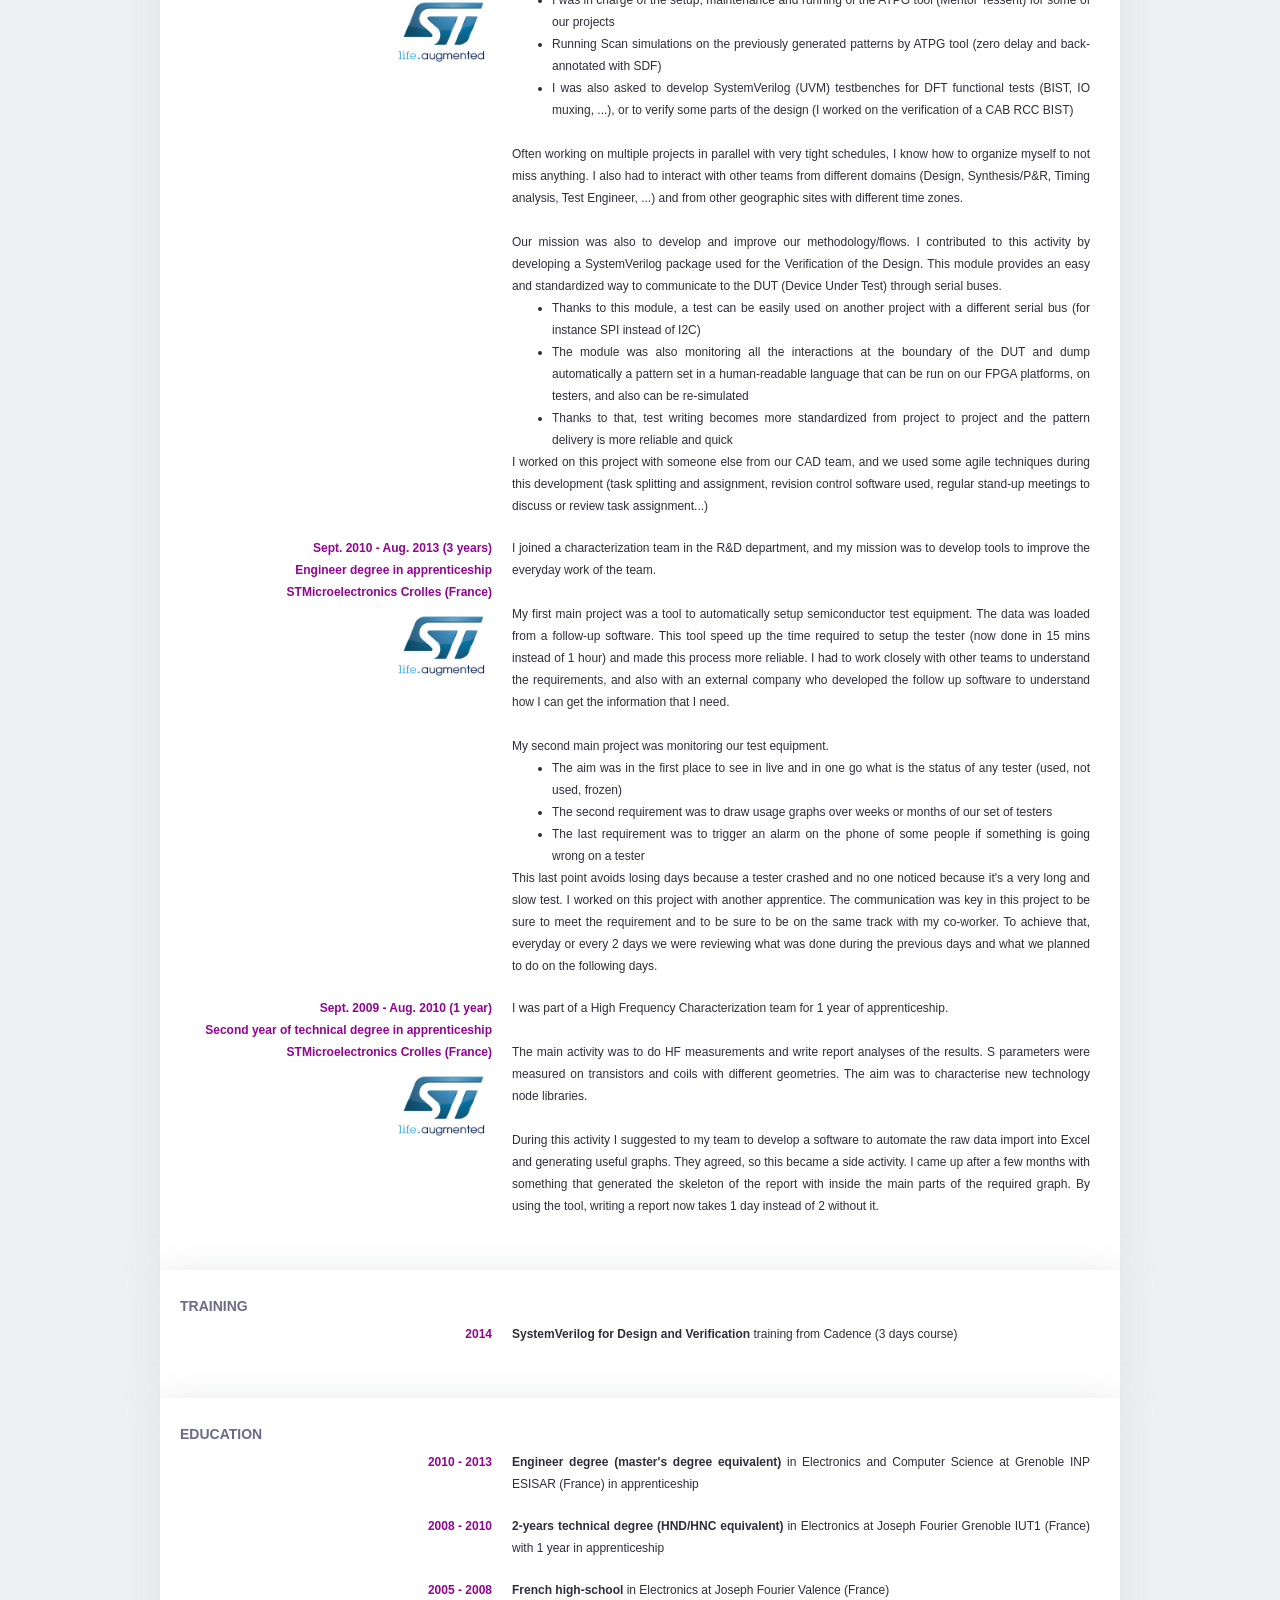
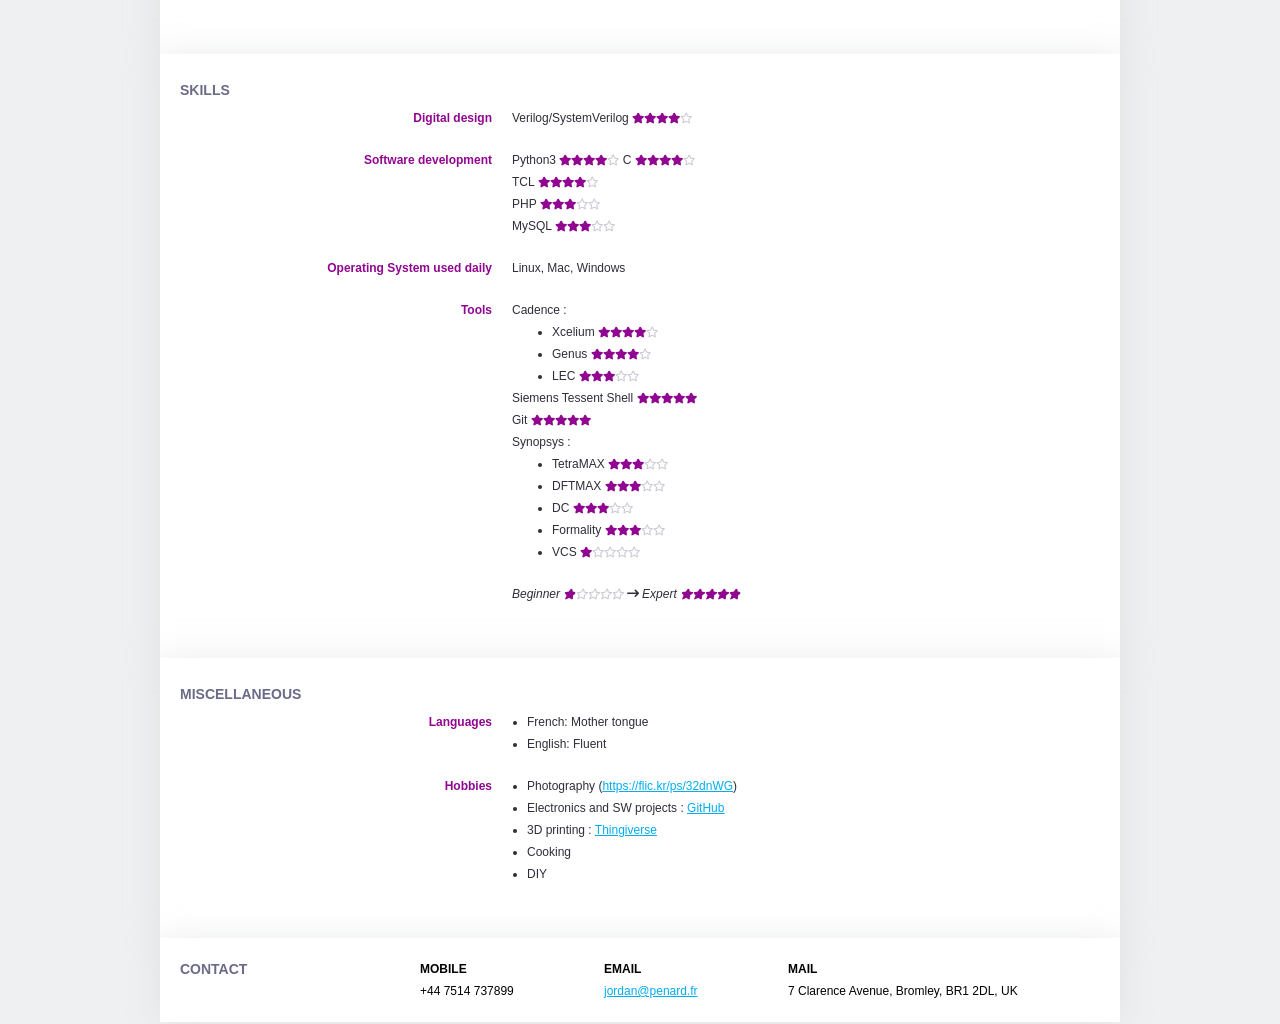
==== commit 9198c11b: "Add synthesis to Blaize section" ====
--- a/html/index.htm
+++ b/html/index.htm
@@ -68,6 +68,8 @@
 								to facilitate subsystem integration and physical implementation.</li>
 							<li>Authored <b>specifications and RTL</b> for multiple SoC IPs: programmable address-hashing, MSI generator, 
 								programmable address extension, PVT controller, and On-Chip routing.</li>
+							<li>Performed <b>synthesis and SDC development</b> for SoC IPs and subsystems, defining timing constraints and analysing
+								synthesis results.</li>
 							<li>Developed <b>RTL generation scripts</b> to automate the integration and configuration of Siemens Embedded Analytics
 								(formerly UltraSoC) debug components, generating reusable debug wrapper logic for SoC subsystem integration.</li>
 							<li>Developed an <b>FPGA prototyping platform</b> to support bootrom development and video IP validation on Xilinx Ultrascale, 
